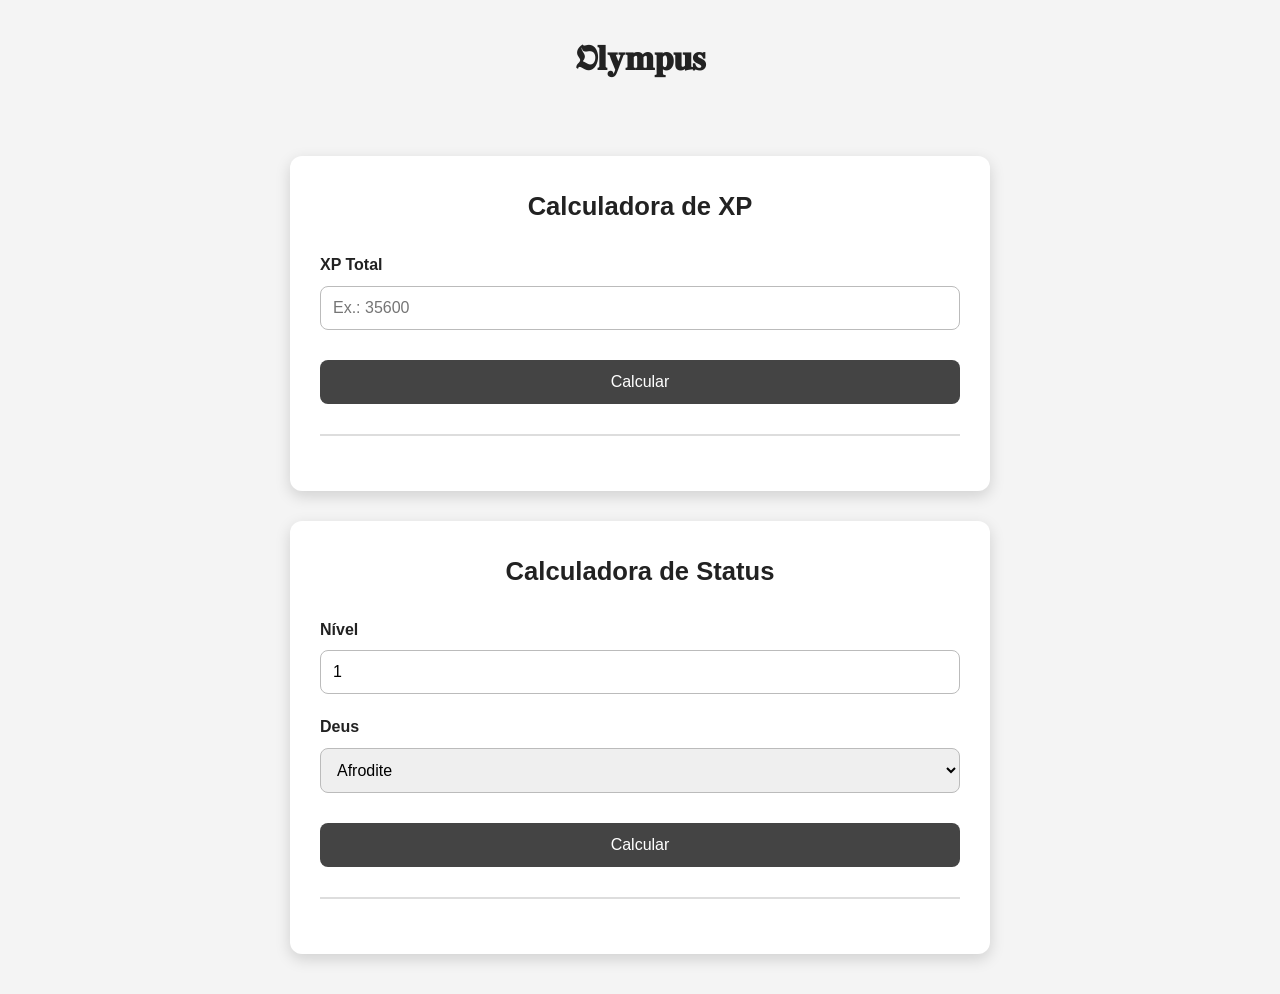
==== index.html @ 92481f60 "Add files via upload" ====
<!DOCTYPE html>
<html lang="pt-BR">
<head>
    <meta charset="UTF-8">
    <meta name="viewport" content="width=device-width, initial-scale=1.0">
    <title>𝕺𝐥𝐲𝐦𝐩𝐮𝐬</title>
    <link rel="icon" href="/assets/images/icon.ico" type="image/x-icon">
    <link rel="stylesheet" href="styles.css">
</head>
<body>
    <header>
        <h1>𝕺𝐥𝐲𝐦𝐩𝐮𝐬</h1>
    </header>
    <main>
        <section class="card">
            <h2>Calculadora de XP</h2>
            <form onsubmit="event.preventDefault(); calcularNivel();">
                <div class="form-group">
                    <label for="xpTotal">XP Total</label>
                    <input
                        type="number"
                        id="xpTotal"
                        min="0"
                        placeholder="Ex.: 35600"
                        required>
                </div>
                <button type="submit">
                    Calcular
                </button>
            </form>
            <article id="resultado"></article>
        </section>

        <section class="card">
            <h2>Calculadora de Status</h2>
            <form onsubmit="event.preventDefault(); calcularStatus();">
                <div class="form-group">
                    <label for="nivelStatus">Nível</label>
                    <input
                        type="number"
                        id="nivelStatus"
                        min="1"
                        max="200"
                        value="1"
                        required>
                </div>
                <div class="form-group">
                    <label for="deus">Deus</label>
                    <select id="deus" required></select>
                </div>
                <button type="submit">
                    Calcular
                </button>
            </form>
            <article id="resultadoStatus"></article>
        </section>
    </main>
    <script src="script.js"></script>
</body>
</html>
---- styles.css ----
* {
    margin: 0;
    padding: 0;
    box-sizing: border-box;
}

body {
    font-family: Arial, Helvetica, sans-serif;
    background: #f4f4f4;
    color: #222;
    line-height: 1.6;
}

main {
    width: min(900px, 95%);
    margin: 40px auto;
}

header {
    padding: 30px 0;
    text-align: center;
}

h1 {
    font-size: 2.2rem;
}

h2 {
    text-align: center;
    font-size: 1.6rem;
    margin-bottom: 25px;
}

h3 {
    text-align: center;
    margin-bottom: 20px;
}

.card {
    width: min(700px, 100%);
    margin: 30px auto;
    padding: 30px;
    background: #fff;
    border-radius: 12px;
    box-shadow: 0 5px 15px rgba(0, 0, 0, .15);
}

.form-group {
    margin-bottom: 20px;
}

label {
    display: block;
    margin-bottom: 8px;
    font-weight: bold;
}

input, select {
    width: 100%;
    padding: 12px;
    font-size: 16px;
    border: 1px solid #bbb;
    border-radius: 8px;
    outline: none;
    transition: .2s;
}
input:focus, select:focus {
    border-color: #444;
}

button {
    width: 100%;
    padding: 13px;
    margin-top: 10px;
    background: #444;
    color: #fff;
    border: none;
    border-radius: 8px;
    font-size: 16px;
    cursor: pointer;
    transition: .3s;
}

button:hover {
    background: #666;
}

#resultado, #resultadoStatus {
    margin-top: 30px;
    padding-top: 25px;
    border-top: 2px solid #ddd;
}

.classes {
    display: flex;
    justify-content: center;
    flex-wrap: wrap;
    gap: 10px;
    margin-bottom: 25px;
}

.classe {
    padding: 8px 16px;
    background: #333;
    color: #fff;
    border-radius: 999px;
    font-size: 14px;
    font-weight: bold;
}

.status-grid {
    display: grid;
    grid-template-columns: repeat(auto-fit, minmax(180px, 1fr));
    gap: 18px;
}

.status-card {
    padding: 18px;
    background: #f7f7f7;
    border: 1px solid #ddd;
    border-radius: 10px;
    text-align: center;
    transition: .2s;
}

.status-card:hover {
    transform: translateY(-3px);
    box-shadow: 0 5px 10px rgba(0, 0, 0, .1);
}

.status-card h4 {
    margin-bottom: 10px;
    color: #555;
}

.status-card span {
    display: block;
    font-size: 28px;
    font-weight: bold;
}

@media (max-width: 768px) {

    main {
        width: 95%;
    }
    .card {
        padding: 20px;
    }

}

@media (max-width: 480px) {

    h1 {
        font-size: 1.8rem;
    }
    h2 {
        font-size: 1.3rem;
    }
    .status-grid {
        grid-template-columns: 1fr;
    }

}

#fichaStatus{
    margin-top:20px;
    padding:20px;
    background:#1f1f1f;
    color:#f5f5f5;
    border-radius:10px;
    white-space:pre-wrap;
    font-family: Consolas, monospace;
    font-size:15px;
    line-height:1.7;

}
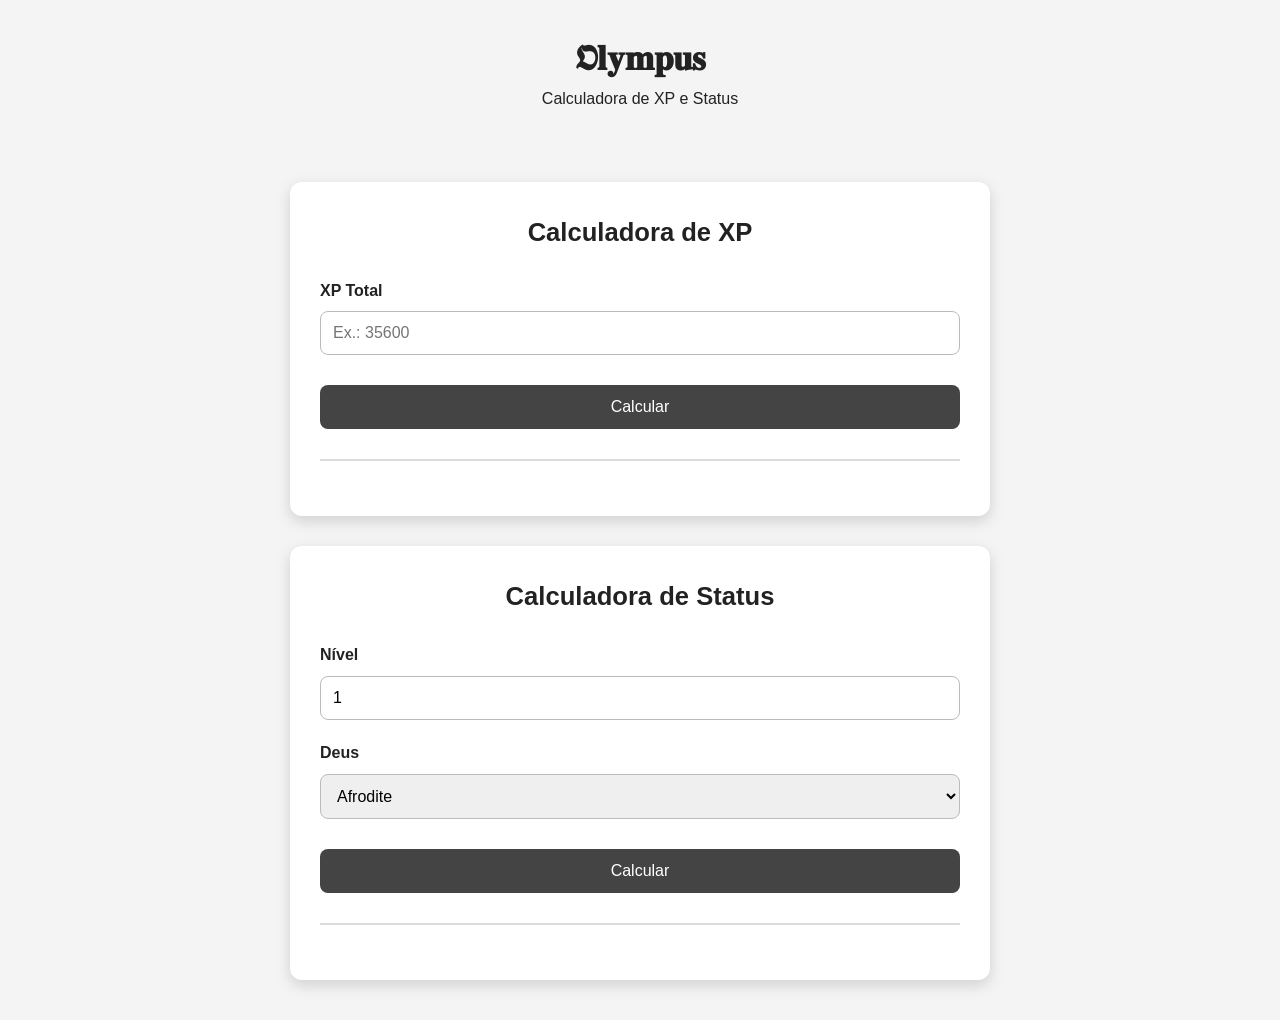
==== commit 69f7fb18: "teste" ====
--- a/index.html
+++ b/index.html
@@ -10,6 +10,7 @@
 <body>
     <header>
         <h1>𝕺𝐥𝐲𝐦𝐩𝐮𝐬</h1>
+        <p>Calculadora de XP e Status</p>
     </header>
     <main>
         <section class="card">
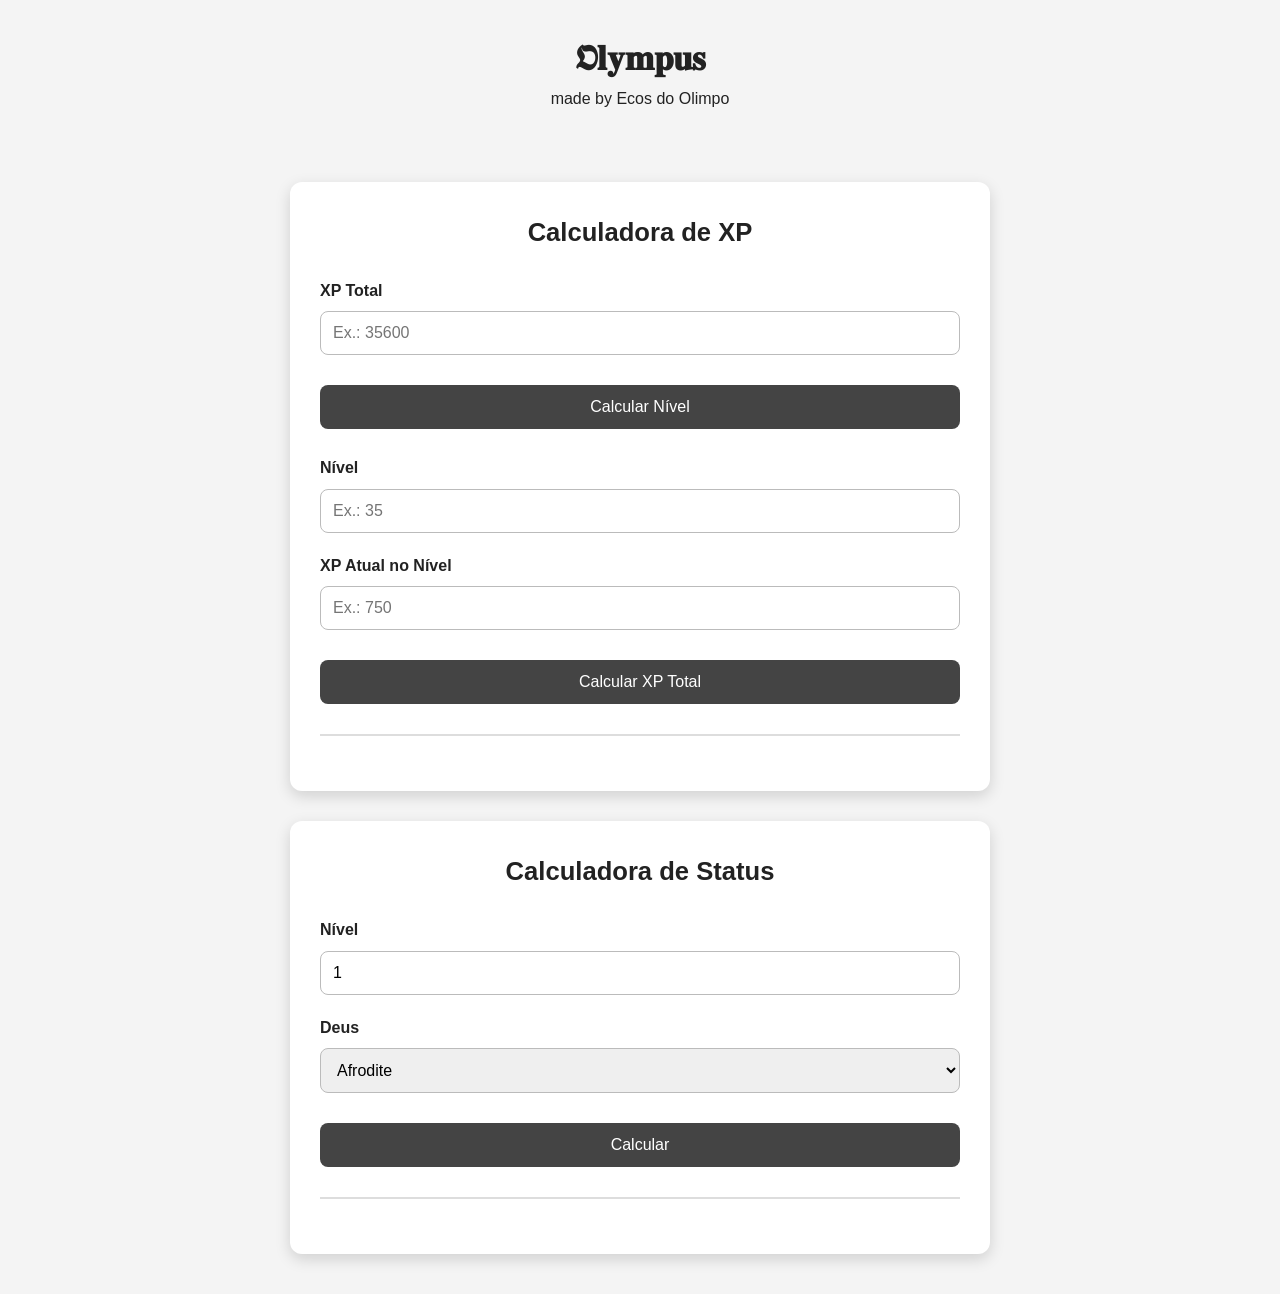
==== commit 42747887: "teste f" ====
--- a/index.html
+++ b/index.html
@@ -10,7 +10,7 @@
 <body>
     <header>
         <h1>𝕺𝐥𝐲𝐦𝐩𝐮𝐬</h1>
-        <p>Calculadora de XP e Status</p>
+        <p>made by Ecos do Olimpo</p>
     </header>
     <main>
         <section class="card">
@@ -22,11 +22,33 @@
                         type="number"
                         id="xpTotal"
                         min="0"
-                        placeholder="Ex.: 35600"
-                        required>
+                        placeholder="Ex.: 35600">
                 </div>
                 <button type="submit">
-                    Calcular
+                    Calcular Nível
+                </button>
+            </form>
+            <br>
+            <form onsubmit="event.preventDefault(); calcularXpTotal();">
+                <div class="form-group">
+                    <label for="nivelXP">Nível</label>
+                    <input
+                        type="number"
+                        id="nivelXP"
+                        min="1"
+                        max="200"
+                        placeholder="Ex.: 35">
+                </div>
+                <div class="form-group">
+                    <label for="xpNivel">XP Atual no Nível</label>
+                    <input
+                        type="number"
+                        id="xpNivel"
+                        min="0"
+                        placeholder="Ex.: 750">
+                </div>
+                <button type="submit">
+                    Calcular XP Total
                 </button>
             </form>
             <article id="resultado"></article>
